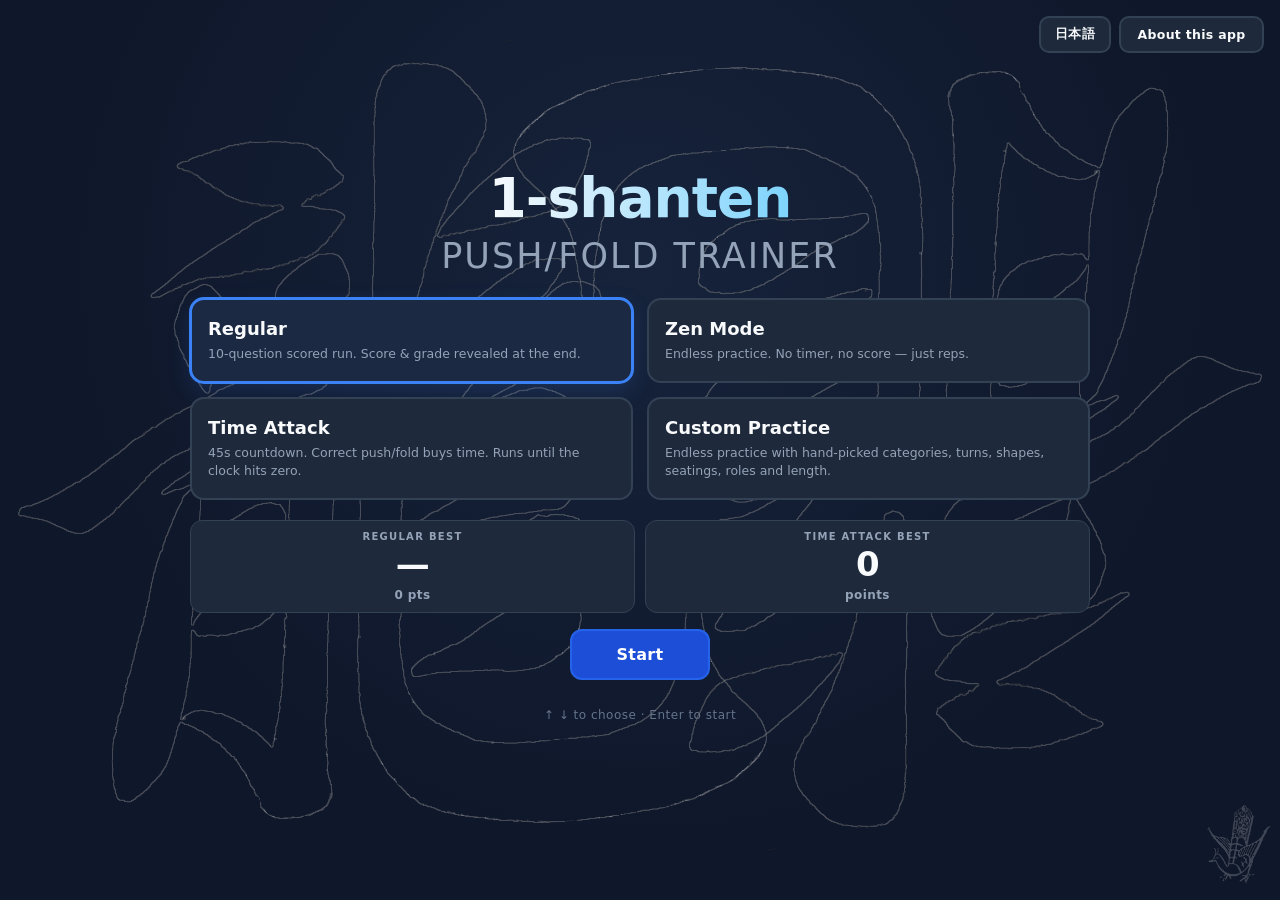
==== index.html @ 4f48f804 "restructured" ====
<!DOCTYPE html>
<html lang="en">
<head>
<meta charset="UTF-8">
<meta name="viewport" content="width=device-width, initial-scale=1">
<title>1-shanten Push/Fold Trainer</title>
<link rel="stylesheet" href="style.css">
</head>
<body>
<div id="app">

  <div id="home" class="screen active">
    <img src="long.png" alt="" class="cover-image">
    <img src="long.png" alt="" class="cover-image-flipped">
    <img src="birb2.png" alt="" class="corner-image">
    <div class="home-topbar">
      <button class="btn" id="langBtn">日本語</button>
      <button class="btn" id="aboutBtn" data-i18n="home.about" style="min-width:145px;">About</button>
    </div>
    <div class="home-content">
    <div class="home-inner">
      <h1 data-i18n="home.heading">1-shanten</h1>
      <p class="sub" data-i18n="home.sub">Push/Fold Trainer</p>
      <div class="modes">
        <button class="mode-card selected" data-mode="regular">
          <div class="mode-title" data-i18n="home.mode.regular.title">Regular</div>
          <div class="mode-desc" data-i18n="home.mode.regular.desc">10-question scored run. Score &amp; grade revealed at the end.</div>
        </button>
        <button class="mode-card" data-mode="zen">
          <div class="mode-title" data-i18n="home.mode.zen.title">Zen Mode</div>
          <div class="mode-desc" data-i18n="home.mode.zen.desc">Endless practice. No timer, no score — just reps.</div>
        </button>
        <button class="mode-card" data-mode="timeattack">
          <div class="mode-title" data-i18n="home.mode.timeattack.title">Time Attack</div>
          <div class="mode-desc" data-i18n="home.mode.timeattack.desc">45s countdown. Correct push/fold buys time. Runs until the clock hits zero.</div>
        </button>
        <button class="mode-card" data-mode="custom">
          <div class="mode-title" data-i18n="home.mode.custom.title">Custom Practice</div>
          <div class="mode-desc" data-i18n="home.mode.custom.desc">Endless practice with hand-picked categories, turns, shapes, seatings, roles and length.</div>
        </button>
      </div>
      <div class="high-scores">
        <div class="hs-item">
          <span data-i18n="home.hs.regular">Regular Best</span>
          <b id="hsRegularGrade" class="hs-rank">—</b>
          <div class="hs-sub" id="hsRegular">0 pts</div>
        </div>
        <div class="hs-item">
          <span data-i18n="home.hs.timeattack">Time Attack Best</span>
          <b id="hsTimeAttack" class="hs-rank">0</b>
          <div class="hs-sub" data-i18n="home.hs.points">points</div>
        </div>
      </div>
      <div class="home-actions">
        <button class="btn primary big" id="startBtn" data-i18n="home.start">Start</button>
      </div>
      <p class="hint" data-i18n="home.hint">↑ ↓ to choose &nbsp;·&nbsp; Enter to start</p>
      <!-- <p class="sub" style="position: relative;top: 10px;text-transform: lowercase;">by kakino_tea</p> -->
    </div>
    </div>
  </div>

  <div id="settings" class="screen">
    <div class="settings-card">
      <h1 data-i18n="settings.title">Custom Practice Setup</h1>
      <p class="desc" data-i18n="settings.desc">Choose exactly what appears in Custom Practice. At least one option per section must remain enabled.</p>

      <div class="settings-columns">
        <div class="settings-col">
          <div class="settings-section">
            <div class="settings-section-title" data-i18n="settings.cat.title">Tile Categories</div>
            <div class="settings-grid" id="catSettings">
              <label class="chk"><input type="checkbox" data-cat="Double musuji"><span data-i18n="settings.cat.doubleMusuji">Double Musuji</span></label>
              <label class="chk"><input type="checkbox" data-cat="Musuji 3/7"><span data-i18n="settings.cat.musuji37">Musuji 3/7</span></label>
              <label class="chk"><input type="checkbox" data-cat="Musuji 2/8"><span data-i18n="settings.cat.musuji28">Musuji 2/8</span></label>
              <label class="chk"><input type="checkbox" data-cat="Katamusuji 4/5/6"><span data-i18n="settings.cat.katamusuji">Katamusuji 4/5/6</span></label>
              <label class="chk"><input type="checkbox" data-cat="Musuji 1/9"><span data-i18n="settings.cat.musuji19">Musuji 1/9</span></label>
            </div>
            <p class="settings-note" id="settingsNote" data-i18n="settings.note.cat">Select categories to include.</p>
          </div>

          <div class="settings-section">
            <div class="settings-section-title" data-i18n="settings.turn.title">Turns</div>
            <div class="settings-grid settings-grid-3" id="turnSettings">
              <label class="chk"><input type="checkbox" data-turn="5"><span data-i18n="settings.turn.5">Turn 5</span></label>
              <label class="chk"><input type="checkbox" data-turn="9"><span data-i18n="settings.turn.9">Turn 9</span></label>
              <label class="chk"><input type="checkbox" data-turn="14"><span data-i18n="settings.turn.14">Turn 14</span></label>
            </div>
            <p class="settings-note" id="turnsNote" data-i18n="settings.note.turn">Select turns to include.</p>
          </div>

          <div class="settings-section">
            <div class="settings-section-title" data-i18n="settings.shape.title">Shapes</div>
            <div class="settings-grid settings-grid-3" id="shapeSettings">
              <label class="chk"><input type="checkbox" data-shape="Perfect"><span data-i18n="settings.shape.perfect">Perfect</span></label>
              <label class="chk"><input type="checkbox" data-shape="Good*2"><span data-i18n="settings.shape.good2">Good ×2</span></label>
              <label class="chk"><input type="checkbox" data-shape="Good+Ryankan"><span data-i18n="settings.shape.goodRyankan">Good + Ryankan</span></label>
              <label class="chk"><input type="checkbox" data-shape="Bad+Ryankan"><span data-i18n="settings.shape.badRyankan">Bad + Ryankan</span></label>
              <label class="chk"><input type="checkbox" data-shape="7 Pairs"><span data-i18n="settings.shape.pairs">7 Pairs</span></label>
            </div>
            <p class="settings-note" id="shapesNote" data-i18n="settings.note.shape">Select shapes to include.</p>
          </div>

          <div class="settings-section">
            <div class="settings-section-title" data-i18n="settings.hand.title">Hand State</div>
            <div class="settings-grid" id="handSettings">
              <label class="chk"><input type="checkbox" data-hand="menzen"><span data-i18n="settings.hand.menzen">Menzen (Closed)</span></label>
              <label class="chk"><input type="checkbox" data-hand="fuuro"><span data-i18n="settings.hand.fuuro">Fuuro (Open)</span></label>
            </div>
            <p class="settings-note" id="handsNote" data-i18n="settings.note.hand">Select hand states to include.</p>
          </div>
        </div>

        <div class="settings-col">
          <div class="settings-section">
            <div class="settings-section-title" data-i18n="settings.declarer.title">Riichi Caller Seat</div>
            <div class="settings-grid settings-grid-3" id="declarerSettings">
              <label class="chk"><input type="checkbox" data-declarer="kamicha"><span data-i18n="settings.declarer.kamicha">Kamicha</span></label>
              <label class="chk"><input type="checkbox" data-declarer="toimen"><span data-i18n="settings.declarer.toimen">Toimen</span></label>
              <label class="chk"><input type="checkbox" data-declarer="shimocha"><span data-i18n="settings.declarer.shimocha">Shimocha</span></label>
            </div>
            <p class="settings-note" id="declarersNote" data-i18n="settings.note.declarer">Select declarer seats to include.</p>
          </div>

          <div class="settings-section">
            <div class="settings-section-title" data-i18n="settings.playerrole.title">Your Role</div>
            <div class="settings-grid" id="playerRoleSettings">
              <label class="chk"><input type="checkbox" data-playerrole="Dealer"><span data-i18n="settings.role.dealer">Dealer</span></label>
              <label class="chk"><input type="checkbox" data-playerrole="Non-Dealer"><span data-i18n="settings.role.nondealer">Non-Dealer</span></label>
            </div>
            <p class="settings-note" id="playerRolesNote" data-i18n="settings.note.playerrole">Select your role to include.</p>
          </div>

          <div class="settings-section">
            <div class="settings-section-title" data-i18n="settings.opprole.title">Riichi Caller Role</div>
            <div class="settings-grid" id="oppRoleSettings">
              <label class="chk"><input type="checkbox" data-opprole="Dealer"><span data-i18n="settings.role.dealer">Dealer</span></label>
              <label class="chk"><input type="checkbox" data-opprole="Non-Dealer"><span data-i18n="settings.role.nondealer">Non-Dealer</span></label>
            </div>
            <p class="settings-note" id="oppRolesNote" data-i18n="settings.note.opprole">Select the declarer's role to include.</p>
          </div>

          <div class="settings-section">
            <div class="settings-section-title" data-i18n="settings.qcount.title">Question Count</div>
            <div class="settings-grid settings-grid-4" id="questionCountSettings">
              <label class="chk"><input type="checkbox" data-qcount="5"><span>5</span></label>
              <label class="chk"><input type="checkbox" data-qcount="10"><span>10</span></label>
              <label class="chk"><input type="checkbox" data-qcount="15"><span>15</span></label>
              <label class="chk"><input type="checkbox" data-qcount="20"><span>20</span></label>
            </div>
            <p class="settings-note" id="qcountNote" data-i18n="settings.note.qcount">Choose the length of the practice run.</p>
          </div>
        </div>
      </div>

      <div class="settings-actions">
        <button class="btn" id="customBack" data-i18n="settings.back">Back</button>
        <button class="btn primary" id="customStart" data-i18n="settings.start">Start Practice</button>
      </div>
    </div>
  </div>

  <div id="game" class="screen">
    <header id="gameHeader">
      <div class="hdr-left">
        <span class="logo" data-i18n="game.logo">1-shanten Push-Pull</span>
        <span class="pill" id="modePill">Regular</span>
      </div>
      <div class="hdr-right">
        <span class="timer-wrapper">
          <span class="pill time" id="timerPill">0s</span>
          <span class="sec-delta" id="secDelta"></span>
        </span>
        <span class="pill combo" id="comboPill">Combo 0</span>
        <span class="pill" id="qCounter">Q 1 / 10</span>
        <span class="pill score" id="scorePill">Score 0</span>
        <button class="btn" id="helpBtn" style="padding:6px 12px;font-size:14px;font-weight:800;">?</button>
        <button class="btn" id="dealInBtn" style="padding:6px 14px;font-size:12px;" data-i18n="game.dealin">Deal-in Rate Reference</button>
        <button class="btn" id="shapesBtn" style="padding:6px 14px;font-size:12px;" data-i18n="game.shapes">Shapes</button>
        <button class="btn" id="exitBtn" style="padding:6px 14px;font-size:12px;" data-i18n="game.exit">Exit</button>
      </div>
    </header>

    <div class="card" id="shapeTierCard">
      <h3 data-i18n="game.panel.shapeTiers">Shape Tiers</h3>
      <div class="panel-title" id="shapeTierTitle">Hidden</div>
      <div class="panel-table-wrap" id="shapeTierTableWrap"></div>
      <div class="direct-nav" id="shapeTierDirectNav"></div>
      <div class="panel-controls">
        <button class="btn" id="shapeTierPrev">◀</button>
        <button class="panel-indicator-btn" id="shapeTierIndicator" title="Auto-select matching table" type="button">Auto</button>
        <button class="btn" id="shapeTierNext">▶</button>
      </div>
    </div>

    <div id="tableWrap"><div id="board"></div></div>

    <div class="card" id="thresholdCard">
      <h3 data-i18n="game.panel.thresholds">Thresholds</h3>
      <div class="panel-title" id="thresholdTitle">Hidden</div>
      <div class="panel-table-wrap" id="thresholdTableWrap"></div>
      <div class="direct-nav" id="thresholdDirectNav"></div>
      <div class="panel-controls">
        <button class="btn" id="threshPrev">◀</button>
        <button class="panel-indicator-btn" id="threshIndicator" title="Auto-select matching table" type="button">Auto</button>
        <button class="btn" id="threshNext">▶</button>
      </div>
    </div>

    <aside id="sidebar">
      <div class="card">
        <h3 data-i18n="game.quiz.title">Quiz</h3>
        <div id="quizCard"></div>
      </div>
    </aside>

    <div id="bottomArea">
      <div id="scenario">
        <div class="scard"><div class="slabel" data-i18n="game.sc.shape">Shape &amp; Status</div><div class="svalue" id="scShape">—</div></div>
        <div class="scard"><div class="slabel" data-i18n="game.sc.yaku">Yaku &amp; Dora</div><div class="svalue hl" id="scYaku">—</div></div>
        <div class="scard"><div class="slabel" data-i18n="game.sc.role">Role</div><div class="svalue" id="scRole">—</div></div>
        <div class="scard"><div class="slabel" data-i18n="game.sc.declarer">Riichi Declarer</div><div class="svalue" id="scDecl">—</div></div>
      </div>
      <div class="card" id="discardCard">
        <h3 data-i18n="game.discard.title">Your Discard — Tile Category</h3>
        <div class="discard-cat" id="discardCat">Double Musuji</div>
        <div class="discard-desc" id="discardDesc">4, 5 or 6 — Double non-suji tile</div>
      </div>
    </div>
  </div>

  <div id="results" class="screen">
    <div class="results-card">
      <h1 id="resultsTitle">Run Complete</h1>
      <div class="grade" id="gradeLetter">A</div>
      <div class="results-grid" id="resultsGrid"></div>
      <div class="res-actions">
        <button class="btn primary big" id="playAgain" data-i18n="results.playAgain">Play Again</button>
        <button class="btn big" id="backToMenu" data-i18n="results.menu">Back to Menu</button>
      </div>
    </div>
  </div>

  <div id="dealInModal" class="modal-overlay">
    <div class="modal-content">
      <div class="modal-header">
        <h2 data-i18n="dealin.title">Deal-in Rate Reference</h2>
        <button class="modal-close" id="closeDealIn" aria-label="Close">×</button>
      </div>
      <p class="modal-desc" data-i18n="dealin.desc">Minimum passed sujis needed to reach each estimated deal-in rate range, by tile category.</p>
      <div id="dealInChartWrap"></div>
      <div class="deal-in-note">
        <strong data-i18n="dealin.modTitle">Common modifiers (not in table):</strong><br>
        <span data-i18n="dealin.modBody">Dora: +2% · Sotogawa: −5% · 1-chance: −3% · Anko/Anko-suji: +2%</span>
        <span class="warn" data-i18n="dealin.modWarn">These modifiers are not accounted for when determining the estimated deal-in rates.</span>
      </div>
    </div>
  </div>

  <div id="shapesModal" class="modal-overlay">
    <div class="modal-content">
      <div class="modal-header">
        <h2 data-i18n="shapes.title">Shape Reference</h2>
        <button class="modal-close" id="closeShapes" aria-label="Close">×</button>
      </div>
      <p class="modal-desc" data-i18n="shapes.desc">Overview of the 5 hand shape categories with example 13-tile hands.</p>
      <div id="shapesContentWrap" class="shape-list"></div>
    </div>
  </div>

  <div id="helpModal" class="modal-overlay">
    <div class="modal-content">
      <div class="modal-header">
        <h2 data-i18n="help.title">How to Play</h2>
        <button class="modal-close" id="closeHelp" aria-label="Close">×</button>
      </div>
      <div class="help-content" id="helpBody"></div>
    </div>
  </div>

  <div id="aboutModal" class="modal-overlay">
    <div class="modal-content">
      <div class="modal-header">
        <h2 data-i18n="about.title">About</h2>
        <button class="modal-close" id="closeAbout" aria-label="Close">×</button>
      </div>
      <div class="help-content">
        <h3 data-i18n="about.overviewTitle">Overview</h3>
        <p data-i18n="about.p1">A training tool for the push/fold decision in riichi mahjong. Every question shows a 1-shanten hand facing a riichi and walks you through the same three steps: count the passed sujis, estimate the deal-in rate, then compare it against your hand's threshold.</p>
        <h3 data-i18n="about.creditsTitle">Credits</h3>
        <p data-i18n="about.p2">Designed and built by kakino_tea. Single-page HTML/CSS/JS app with no backend and no tracking — high scores and custom-practice settings live in your browser's localStorage.</p>
        <h3 data-i18n="about.sourcesTitle">Sources</h3>
        <p data-i18n="about.p3">Threshold tables and deal-in rate estimates are adapted from commonly circulated 押し引き (push/fold) reference charts for riichi mahjong. Rates are training estimates and are not a substitute for table feel. Tile images are loaded from ./tiles/; if an image is missing, a text fallback is drawn instead.</p>
      </div>
    </div>
  </div>

</div>
<script src="script.js"></script>
</body>
</html>
---- style.css ----
:root{
  --bg:#0f172a;
  --panel:#1e293b;
  --panel2:#243038;
  --border:#334155;
  --text:#f8fafc;
  --muted:#94a3b8;
  --green:#22c55e;
  --red:#ef4444;
  --blue:#3b82f6;
  --amber:#f59e0b;
}
*{box-sizing:border-box;}
html,body{height:100%;margin:0;padding:0;}
body{
  background:var(--bg);
  color:var(--text);
  font-family:system-ui,-apple-system,'Segoe UI',Roboto,Helvetica,Arial,sans-serif;
  overflow:hidden;
  -webkit-font-smoothing:antialiased;
}
button{font-family:inherit;}
.screen{display:none;}
#home.active{display:flex;}
#settings.active{display:flex;}
#game.active{display:grid;}
#results.active{display:flex;}

#home,#settings{
  height:100vh;flex-direction:column;align-items:center;justify-content:center;
  gap:22px;padding:24px;background:radial-gradient(circle at 50% 30%,#16233b 0%,#0f172a 65%);
}
#home{position:relative;}
.home-topbar{
  position:absolute;top:16px;right:16px;display:flex;gap:8px;
}
.home-topbar .btn{padding:8px 14px;font-size:12.5px;}
#settings.active{
  align-items:center;
  justify-content:flex-start;
  overflow-y:auto;
  padding:30px 24px;
}
.home-inner{display:flex;flex-direction:column;align-items:center;gap:16px;max-width:900px;width:100%;}
#home h1{margin:0;font-size:55px;letter-spacing:-1px;font-weight:800;
  background:linear-gradient(90deg,#f8fafc,#7dd3fc);-webkit-background-clip:text;background-clip:text;color:transparent;}
.sub{margin:-10px 0 6px;color:var(--muted);font-size:35px;letter-spacing:2px;text-transform:uppercase;}
.modes{display:grid;grid-template-columns:1fr 1fr;gap:14px;width:100%;}
.mode-card{
  background:var(--panel);border:2px solid var(--border);border-radius:14px;
  padding:18px 16px;text-align:left;color:var(--text);cursor:pointer;
  transition:border-color .15s,transform .12s,background .15s;
}
.mode-card:hover{border-color:#475569;transform:translateY(-2px);}
.mode-card.selected{border-color:var(--blue);background:#1b2942;box-shadow:0 0 0 1px var(--blue),0 8px 22px rgba(59,130,246,.18);}
.mode-title{font-size:18px;font-weight:800;margin-bottom:6px;}
.mode-desc{font-size:12.5px;color:var(--muted);line-height:1.45;}
.hint{color:#64748b;font-size:12px;letter-spacing:.5px;}

.high-scores{
  display:grid;
  grid-template-columns:repeat(2, 1fr);
  gap:10px;
  width:100%;
  margin-top:4px;
}
.hs-item{
  background:var(--panel);
  border:1px solid var(--border);
  border-radius:12px;
  padding:10px 12px;
  text-align:center;
}
.hs-item span{
  display:block;
  font-size:10px;
  letter-spacing:1.3px;
  text-transform:uppercase;
  color:var(--muted);
  font-weight:800;
  margin-bottom:5px;
}
.hs-item b.hs-rank{
  display:block;
  font-size:34px;
  font-weight:900;
  color:#f8fafc;
  line-height:1.05;
  font-variant-numeric:tabular-nums;
  letter-spacing:-.5px;
}
.hs-sub{
  margin-top:5px;
  font-size:12px;
  font-weight:800;
  color:#94a3b8;
  font-variant-numeric:tabular-nums;
  letter-spacing:.4px;
}

.btn{
  border:2px solid var(--border);background:var(--panel);color:var(--text);
  border-radius:10px;padding:11px 18px;font-size:14px;font-weight:700;cursor:pointer;
  transition:all .14s;letter-spacing:.3px;
}
.btn:hover:not(:disabled){border-color:#64748b;background:var(--panel2);transform:translateY(-1px);}
.btn:disabled{opacity:.4;cursor:not-allowed;}
.btn.primary{border-color:#2563eb;background:#1d4ed8;color:#fff;}
.btn.primary:hover:not(:disabled){background:#2563eb;border-color:#3b82f6;box-shadow:0 0 18px rgba(37,99,235,.45);}
.btn.big{padding:14px 44px;font-size:16px;border-radius:12px;}
.home-actions{display:flex;gap:12px;align-items:center;}

.settings-card{
  background:var(--panel);border:1px solid var(--border);border-radius:16px;
  padding:24px 26px;max-width:1100px;width:100%;
  box-shadow:0 20px 50px rgba(0,0,0,.45);
  margin: auto 0;
  flex-shrink: 0;
}
.settings-card h1{margin:0 0 4px;font-size:24px;letter-spacing:-.4px;}
.settings-card p.desc{margin:0 0 20px;color:var(--muted);font-size:13px;line-height:1.5;}
.settings-columns{
  display:grid;
  grid-template-columns:1fr 1fr;
  gap:24px;
  margin-bottom:20px;
}
.settings-col{
  display:flex;
  flex-direction:column;
  gap:16px;
  min-width:0;
}
.settings-grid{display:grid;grid-template-columns:1fr 1fr;gap:10px;margin-bottom:8px;}
.settings-grid.settings-grid-3{grid-template-columns:1fr 1fr 1fr;}
.settings-grid.settings-grid-4{grid-template-columns:1fr 1fr 1fr 1fr;}
.settings-section{margin-bottom:0;}
.settings-section-title{
  font-size:11px;letter-spacing:1.6px;text-transform:uppercase;color:#7dd3fc;
  font-weight:800;margin-bottom:8px;
}
.settings-section .settings-note{margin:0;font-size:12px;}
.settings-actions{
  display:flex;
  gap:10px;
  margin-top:4px;
}
.settings-actions .btn{
  flex:1;
  padding:14px 18px;
  font-size:15px;
}
.chk{
  display:flex;align-items:center;gap:10px;
  background:var(--panel2);border:1px solid var(--border);border-radius:10px;
  padding:11px 13px;font-size:13.5px;font-weight:700;cursor:pointer;
  transition:.13s;user-select:none;
}
.chk:hover{border-color:#475569;background:#2f3f52;}
.chk input{
  appearance:none;-webkit-appearance:none;
  width:18px;height:18px;flex:0 0 auto;
  border:2px solid var(--border);border-radius:5px;background:#0b1220;
  position:relative;cursor:pointer;transition:.12s;
}
.chk input:checked{background:var(--blue);border-color:var(--blue);box-shadow:0 0 10px rgba(59,130,246,.4);}
.chk input:checked::after{
  content:'';position:absolute;left:4px;top:0px;
  width:6px;height:11px;border:solid #fff;border-width:0 2px 2px 0;
  transform:rotate(45deg);
}
.settings-note{color:var(--muted);font-size:12.5px;line-height:1.5;margin:0 0 18px;}
.settings-note.bad{color:#fca5a5;}

#game{
  height:100vh;
  grid-template-columns:310px minmax(0, 560px) 280px 340px;
  grid-template-rows:auto minmax(0, 1fr) auto;
  gap:12px;padding:12px;
  justify-content:center;
}
#gameHeader{grid-area:1/1/2/5;display:flex;align-items:center;justify-content:space-between;
  background:var(--panel);border:1px solid var(--border);border-radius:12px;padding:10px 16px;}
.hdr-left,.hdr-right{display:flex;align-items:center;gap:10px;}
.logo{font-weight:800;letter-spacing:-.3px;font-size:16px;}
.pill{background:var(--panel2);border:1px solid var(--border);border-radius:999px;
  padding:5px 12px;font-size:12px;font-weight:700;color:var(--muted);letter-spacing:.4px;}
.pill.score{color:#7dd3fc;border-color:#1e40af;background:#172554;}
.pill.time{color:#fbbf24;border-color:#78350f;background:#1f1503;font-variant-numeric:tabular-nums;}
.pill.combo{
  color:#94a3b8;border-color:var(--border);background:var(--panel2);
  transition:all .2s;
}
.pill.combo.active{
  color:#fef08a;
  border-color:#eab308;
  background:#451a03;
}

.timer-wrapper{position:relative;display:inline-block;}
.sec-delta{
  position:absolute;
  left:calc(100% + 6px);
  top:50%;
  transform:translateY(-50%);
  background:rgba(34,197,94,.95);
  color:#fff;
  font-weight:800;
  font-size:13px;
  padding:4px 10px;
  border-radius:8px;
  pointer-events:none;
  opacity:0;
  white-space:nowrap;
  box-shadow:0 2px 8px rgba(0,0,0,.35);
  z-index:100;
}
.sec-delta.negative{background:rgba(239,68,68,.95);}
.sec-delta.anim{animation:secFloat 1.2s ease-out forwards;}
@keyframes secFloat{
  0%{opacity:0;transform:translateY(-50%) translateY(0);}
  15%{opacity:1;transform:translateY(-50%) translateY(-4px);}
  70%{opacity:1;transform:translateY(-50%) translateY(-10px);}
  100%{opacity:0;transform:translateY(-50%) translateY(-18px);}
}

#tableWrap{grid-area:2/2/3/3;position:relative;overflow:hidden;
  background:#131f24;border:1px solid var(--border);border-radius:14px;
  box-shadow:inset 0 0 80px rgba(0,0,0,.5);}
#board{position:absolute;left:0;top:0;width:1120px;height:920px;transform-origin:0 0;}

.pond{position:absolute;display:flex;flex-wrap:wrap;gap:2px;align-content:flex-start;justify-content:flex-start;}
.tile{position:relative;width:70px;height:100px;flex:0 0 auto;opacity:0;transition:opacity .18s ease;}
.tile.shown{opacity:1;}
.tile>img,.tile>.tile-fallback{
  position:absolute;left:0;top:0;width:70px;height:100px;
  filter:drop-shadow(0 4px 6px rgba(0,0,0,.4));
  display:block;
}
.tile>img{object-fit:contain;}
.tile.rotated>img,.tile.rotated>.tile-fallback{transform:rotate(90deg) translateY(-15px);}
.tile-fallback{
  background:#f1f5f9;border-radius:6px;border:1px solid #cbd5e1;
  display:flex;flex-direction:column;align-items:center;justify-content:center;
  color:#0f172a;overflow:hidden;
}
.tf-num{font-size:30px;font-weight:800;line-height:1;}
.tf-suit{font-size:19px;font-weight:700;line-height:1.15;}
.tf-suit.s-m{color:#b91c1c;}
.tf-suit.s-p{color:#1d4ed8;}
.tf-suit.s-s{color:#15803d;}
.tf-honor{font-size:32px;font-weight:800;color:#0f172a;}
.tile-fallback.honor{background:#fffdf5;}

@keyframes riichiDrop{
  0%{opacity:0;transform:translateY(-32px) scale(.85);}
  60%{opacity:1;transform:translateY(6px) scale(1.05);}
  100%{opacity:1;transform:none;}
}
.tile.riichi-drop{animation:riichiDrop .45s cubic-bezier(.2,.8,.3,1) forwards;opacity:1;}

.riichi-stick{
  position:absolute;background:#f8fafc;border-radius:5px;
  box-shadow:0 4px 10px rgba(0,0,0,.6);
  opacity:0;animation:fadeIn .45s .1s forwards;
}
.riichi-stick::after{
  content:'';position:absolute;left:50%;top:50%;width:9px;height:9px;
  margin:-4.5px 0 0 -4.5px;border-radius:50%;background:#dc2626;
}
@keyframes fadeIn{to{opacity:1;}}

.seat-label{
  position:absolute;font-size:23px;font-weight:800;letter-spacing:1.4px;
  color:#94a3b8;text-transform:uppercase;white-space:nowrap;
}
.seat-label .wind{color:#38bdf8;font-size:26px;letter-spacing:0;margin-right:6px;vertical-align:-1px;}
.center-panel{
  position:absolute;left:50%;top:50%;transform:translate(-50%,-50%);
  background:var(--panel);border:1px solid var(--border);border-radius:16px;
  padding:16px 26px;text-align:center;min-width:190px;
  box-shadow:0 10px 30px rgba(0,0,0,.5);
}
.center-panel .cp-round{font-size:26px;letter-spacing:1.6px;color:#7dd3fc;font-weight:800;text-transform:uppercase;margin-bottom:2px;}
.center-panel .cp-turn{font-size:20px;letter-spacing:2px;color:var(--muted);font-weight:800;text-transform:uppercase;}
.center-panel .cp-num{font-size:56px;font-weight:900;line-height:1;margin:4px 0 2px;}

#sidebar{grid-area:2/4/4/5;display:flex;flex-direction:column;gap:12px;overflow-y:auto;padding-right:2px;}
#sidebar::-webkit-scrollbar{width:8px;}
#sidebar::-webkit-scrollbar-thumb{background:#334155;border-radius:4px;}
.card{background:var(--panel);border:1px solid var(--border);border-radius:12px;padding:14px;}
.card h3{margin:0 0 10px;font-size:12px;letter-spacing:1.6px;text-transform:uppercase;color:var(--muted);font-weight:800;}

.discard-cat{
  font-size:22px;font-weight:900;letter-spacing:-.5px;color:#f8fafc;line-height:1.15;
}
.discard-desc{font-size:12.5px;color:var(--muted);margin-top:6px;line-height:1.5;}

#quizCard{display:flex;flex-direction:column;gap:14px;}
.qstep{border-top:1px dashed #334155;padding-top:12px;}
.qstep:first-child{border-top:none;padding-top:0;}
.qhead{display:flex;align-items:center;gap:8px;font-size:12px;font-weight:800;
  letter-spacing:1.3px;text-transform:uppercase;color:#7dd3fc;margin-bottom:8px;}
.stepnum{display:inline-flex;align-items:center;justify-content:center;width:20px;height:20px;
  border-radius:50%;background:#1e40af;color:#fff;font-size:11px;}
.qtext{font-size:13.5px;line-height:1.5;color:#cbd5e1;margin-bottom:12px;}
.qtext b{color:#f8fafc;}

.sujigrid{
  display:grid;
  grid-template-columns:repeat(7,1fr);
  gap:6px;
  margin-bottom:10px;
}
.sujibtn{
  padding:10px 0;
  background:var(--panel2);
  border:2px solid var(--border);
  border-radius:8px;
  color:var(--text);
  font-size:15px;
  font-weight:800;
  cursor:pointer;
  transition:.12s;
  font-variant-numeric:tabular-nums;
}
.sujibtn:hover:not(:disabled){border-color:#64748b;background:#2f3f52;transform:translateY(-1px);}
.sujibtn:disabled{cursor:default;opacity:.7;}
.sujibtn.correct{border-color:var(--green)!important;background:rgba(34,197,94,.18)!important;color:#86efac!important;box-shadow:0 0 16px rgba(34,197,94,.3);}
.sujibtn.wrong{border-color:var(--red)!important;background:rgba(239,68,68,.16)!important;color:#fca5a5!important;}
.sujibtn.kbd-focus{box-shadow:0 0 0 3px rgba(59,130,246,.45);border-color:var(--blue);}

.optrow{display:flex;flex-wrap:wrap;gap:8px;}
.optrow.rate-grid{display:grid;grid-template-columns:1fr 1fr;gap:8px;}
.rate-grid .opt{min-width:0;padding:11px 6px;font-size:13px;white-space:nowrap;}
.opt{
  flex:1 1 auto;min-width:74px;padding:11px 10px;background:var(--panel2);
  border:2px solid var(--border);border-radius:10px;color:var(--text);
  font-size:14px;font-weight:800;cursor:pointer;transition:.13s;letter-spacing:.3px;
}
.opt:hover:not(:disabled){border-color:#64748b;background:#2f3f52;transform:translateY(-1px);}
.opt:disabled{cursor:default;opacity:.75;}
.opt.correct{border-color:var(--green)!important;background:rgba(34,197,94,.18)!important;color:#86efac!important;box-shadow:0 0 16px rgba(34,197,94,.3);}
.opt.wrong{border-color:var(--red)!important;background:rgba(239,68,68,.16)!important;color:#fca5a5!important;}
.opt.borderline-yellow{
  border-color:#fde047!important;background:rgba(253,224,71,0.20)!important;
  color:#fef08a!important;box-shadow:0 0 18px rgba(253,224,71,0.35);opacity:1!important;
}
.opt.borderline-green{
  border-color:#4ade80!important;background:rgba(74,222,128,0.18)!important;
  color:#bbf7d0!important;box-shadow:0 0 18px rgba(74,222,128,0.28);opacity:1!important;
}
.opt.kbd-focus{box-shadow:0 0 0 3px rgba(59,130,246,.45);border-color:var(--blue);}

.fb{margin-top:10px;font-size:12.5px;line-height:1.5;border-radius:9px;padding:9px 11px;display:none;}
.fb.show{display:block;}
.fb.ok{background:rgba(34,197,94,.12);border:1px solid #166534;color:#86efac;}
.fb.part{background:rgba(245,158,11,.12);border:1px solid #78350f;color:#fcd34d;}
.fb.bad{background:rgba(239,68,68,.1);border:1px solid #7f1d1d;color:#fca5a5;}
.fb.borderline{background:rgba(253,224,71,0.14);border:1px solid #ca8a04;color:#fde047;}
.fb b{color:#fff;}
.fb.borderline b{color:#fef9c3;}

.locked{display:none!important;}

#shapeTierCard{grid-area:2/1/3/2;display:flex;flex-direction:column;}
#thresholdCard{grid-area:2/3/3/4;display:flex;flex-direction:column;}
.panel-title{font-size:11.5px;font-weight:800;margin-bottom:6px;color:#7dd3fc;letter-spacing:.3px;}
.panel-table-wrap{flex:1 1 auto;overflow-y:auto;min-height:0;}
.panel-table-wrap::-webkit-scrollbar{width:6px;}
.panel-table-wrap::-webkit-scrollbar-thumb{background:#334155;border-radius:3px;}
.panel-controls{display:flex;justify-content:space-between;align-items:center;margin-top:10px;gap:6px;flex-shrink:0;}
.panel-controls .btn{padding:12px 25px;font-size:14px;border-radius:9px;flex-shrink:0;}
.panel-indicator-btn{
  background:var(--panel2);border:2px solid var(--border);color:var(--text);
  font-size:13px;font-weight:800;padding:6px 12px;border-radius:8px;cursor:pointer;
  transition:.12s;font-variant-numeric:tabular-nums;font-family:inherit;letter-spacing:.3px;
  flex:1;text-align:center;height:46px;
}
.panel-indicator-btn:hover{border-color:#64748b;background:#2f3f52;}
.panel-indicator-btn.auto-active{border-color:#22c55e;background:rgba(34,197,94,.15);color:#86efac;}
.thresh-table{width:100%;border-collapse:collapse;font-size:10px;text-align:center;}
.thresh-table th{background:var(--panel2);color:var(--muted);font-weight:800;padding:3px 1px;border:1px solid var(--border);line-height:1.1;}
.thresh-table td{padding:2px 1px;border:1px solid var(--border);font-weight:800;font-variant-numeric:tabular-nums;color:#e2e8f0;}
.thresh-table td:first-child{background:var(--panel2);color:var(--muted);}

.direct-nav{
  display:grid;grid-template-columns:1fr 1fr 1fr;grid-auto-rows:44px;gap:4px;
  margin-top:8px;flex-shrink:0;
}
.direct-nav .btn{
  padding:3px 4px;font-size:12px;line-height:1.15;height:45px;min-height:45px;
  border-radius:7px;letter-spacing:0;white-space:normal;overflow:hidden;
  display:flex;align-items:center;justify-content:center;text-align:center;
}
.direct-nav .btn:hover:not(:disabled){transform:none;}
.direct-nav .btn.active{border-color:var(--blue);background:rgba(59,130,246,.15);color:#93c5fd;}

#bottomArea{grid-area:3/1/4/4;display:grid;grid-template-columns:minmax(0,1fr) 224px;gap:10px;min-height:0;}
#scenario{display:grid;grid-template-columns:1fr 1fr;grid-template-rows:1fr 1fr;gap:10px;min-height:0;}
.scard{background:var(--panel);border:1px solid var(--border);border-radius:12px;padding:10px 13px;min-width:0;
  display:flex;flex-direction:column;justify-content:center;}
.slabel{font-size:10px;letter-spacing:1.5px;text-transform:uppercase;color:#64748b;font-weight:800;margin-bottom:5px;}
.svalue{font-size:14px;font-weight:800;line-height:1.25;color:#e2e8f0;}
.svalue.hl{color:#fbbf24;}
.svalue.open-hand{color:#7dd3fc;}
.svalue.closed-hand{color:#86efac;}
#discardCard{display:flex;flex-direction:column;justify-content:center;}

#results{height:100vh;flex-direction:column;align-items:center;justify-content:center;gap:20px;padding:24px;
  background:radial-gradient(circle at 50% 25%,#16233b 0%,#0f172a 65%);}
.results-card{background:var(--panel);border:1px solid var(--border);border-radius:20px;
  padding:34px 40px;max-width:680px;width:100%;text-align:center;
  box-shadow:0 24px 60px rgba(0,0,0,.55);}
.results-card h1{margin:0 0 4px;font-size:26px;letter-spacing:-.5px;}
.grade{font-size:82px;font-weight:900;line-height:1;margin:12px 0 4px;color:#f8fafc;}
.grade.g-S\+{
  background:linear-gradient(180deg,#fde047,#eab308);-webkit-background-clip:text;
  background-clip:text;color:transparent;filter:drop-shadow(0 0 20px rgba(234,179,8,.45));
}
.grade.g-score{
  font-size:64px;
  letter-spacing:-2px;
  font-variant-numeric:tabular-nums;
  background:linear-gradient(180deg,#fef9c3,#f59e0b);
  -webkit-background-clip:text;
  background-clip:text;
  color:transparent;
  filter:drop-shadow(0 0 24px rgba(245,158,11,.5));
}
.results-grid{display:grid;grid-template-columns:1fr 1fr;gap:10px;margin:22px 0 26px;}
.results-grid>div{background:var(--panel2);border:1px solid var(--border);border-radius:12px;padding:14px;}
.results-grid span{display:block;font-size:11px;letter-spacing:1.4px;text-transform:uppercase;color:#64748b;font-weight:800;margin-bottom:6px;}
.results-grid b{font-size:20px;font-weight:900;color:#f8fafc;font-variant-numeric:tabular-nums;}
.res-actions{display:flex;flex-direction:column;gap:10px;}

.modal-overlay{display:none;position:fixed;inset:0;background:rgba(0,0,0,.62);z-index:9999;
  align-items:center;justify-content:center;padding:24px;backdrop-filter:blur(2px);}
.modal-overlay.active{display:flex;}
.modal-content{background:var(--panel);border:1px solid var(--border);border-radius:16px;
  padding:22px 26px;max-width:760px;width:100%;max-height:85vh;overflow-y:auto;
  box-shadow:0 24px 60px rgba(0,0,0,.55);}
.modal-header{display:flex;align-items:center;justify-content:space-between;margin-bottom:4px;}
.modal-header h2{margin:0;font-size:20px;letter-spacing:-.3px;}
.modal-close{background:transparent;border:none;color:var(--muted);font-size:26px;cursor:pointer;line-height:1;
  padding:0;width:30px;height:30px;border-radius:6px;transition:.12s;}
.modal-close:hover{background:var(--panel2);color:var(--text);}
.modal-desc{color:var(--muted);font-size:12.5px;margin:0 0 16px;line-height:1.5;}
.deal-in-chart{width:100%;border-collapse:collapse;font-size:13px;margin-bottom:16px;}
.deal-in-chart th{background:var(--panel2);color:var(--muted);font-weight:800;padding:8px 6px;
  border:1px solid var(--border);font-size:11px;letter-spacing:.5px;text-transform:uppercase;line-height:1.2;}
.deal-in-chart td{padding:8px 6px;border:1px solid var(--border);text-align:center;
  font-weight:800;font-variant-numeric:tabular-nums;color:#e2e8f0;}
.deal-in-chart td:first-child{color:#7dd3fc;white-space:nowrap;}
.deal-in-chart tr:hover td{background:rgba(59,130,246,.08);}
.deal-in-note{background:var(--panel2);border:1px solid var(--border);border-radius:10px;
  padding:12px 14px;font-size:12.5px;line-height:1.7;color:#cbd5e1;}
.deal-in-note strong{color:#f8fafc;}
.deal-in-note .warn{opacity:.72;font-size:11.5px;display:block;margin-top:6px;}

.shape-list{display:flex;flex-direction:column;}
.shape-item{padding:14px 0;border-bottom:1px solid var(--border);}
.shape-item:first-child{padding-top:4px;}
.shape-item:last-child{border-bottom:none;padding-bottom:0;}
.shape-item h3{margin:0 0 6px;font-size:16px;font-weight:800;color:#f8fafc;letter-spacing:-.2px;}
.shape-meta{display:flex;flex-wrap:wrap;gap:18px;font-size:12px;color:var(--muted);margin-bottom:10px;}
.shape-meta strong{color:#7dd3fc;font-weight:800;}
.shape-tiles{display:flex;gap:3px;flex-wrap:wrap;align-items:flex-start;}
.shape-tile{position:relative;width:44px;height:62px;flex:0 0 auto;filter:drop-shadow(0 2px 3px rgba(0,0,0,.4));}
.shape-tile img{width:100%;height:100%;object-fit:contain;display:block;}
.shape-tile-fb{width:100%;height:100%;background:#f1f5f9;border-radius:4px;border:1px solid #cbd5e1;
  display:flex;flex-direction:column;align-items:center;justify-content:center;color:#0f172a;overflow:hidden;}
.shape-tile-fb.honor{background:#fffdf5;}
.stf-num{font-size:20px;font-weight:800;line-height:1;}
.stf-num.stf-red{color:#dc2626;}
.stf-suit{font-size:12px;font-weight:700;line-height:1.1;}
.stf-suit.s-m{color:#b91c1c;}
.stf-suit.s-p{color:#1d4ed8;}
.stf-suit.s-s{color:#15803d;}
.stf-honor{font-size:22px;font-weight:800;color:#0f172a;}

.help-content{font-size:13px;line-height:1.65;color:#cbd5e1;}
.help-content h3{color:#7dd3fc;font-size:13px;margin:16px 0 6px;font-weight:800;
  text-transform:uppercase;letter-spacing:1px;}
.help-content h3:first-child{margin-top:4px;}
.help-content p{margin:0 0 8px;}
.help-content ul{margin:0 0 10px;padding-left:20px;}
.help-content li{margin-bottom:4px;}
.help-content b{color:#f8fafc;}
.help-content code{background:#0b1220;border:1px solid #334155;padding:1px 5px;
  border-radius:4px;font-size:12px;color:#fbbf24;}
  .corner-image{position: absolute;bottom: 10px;right: 0;pointer-events: none;opacity: 0.2;max-height:10%;}
  .corner-image2{position: absolute;top: 0px;left: 0px;pointer-events: none;opacity: 0.2;max-height:20%;transform: rotate(-5deg);}
  .cover-image{position: absolute;bottom: 50px;left: 0px;pointer-events: none;opacity: 0.4;max-height:90%}
  .cover-image-flipped{position: absolute;bottom: 50px;right: 0px;pointer-events: none;opacity: 0.4;max-height:90%;transform: rotate(180deg);}
  .home-content {
    position: relative; /* Skapar ett eget lager */
    z-index: 1;         /* Tvingar hela innehållet (inklusive knappar) att ligga ovanpå bilden */
  }
  
  #home {
    position: relative; /* Nödvändigt för att absolute-positionering ska utgå från detta element */
  }
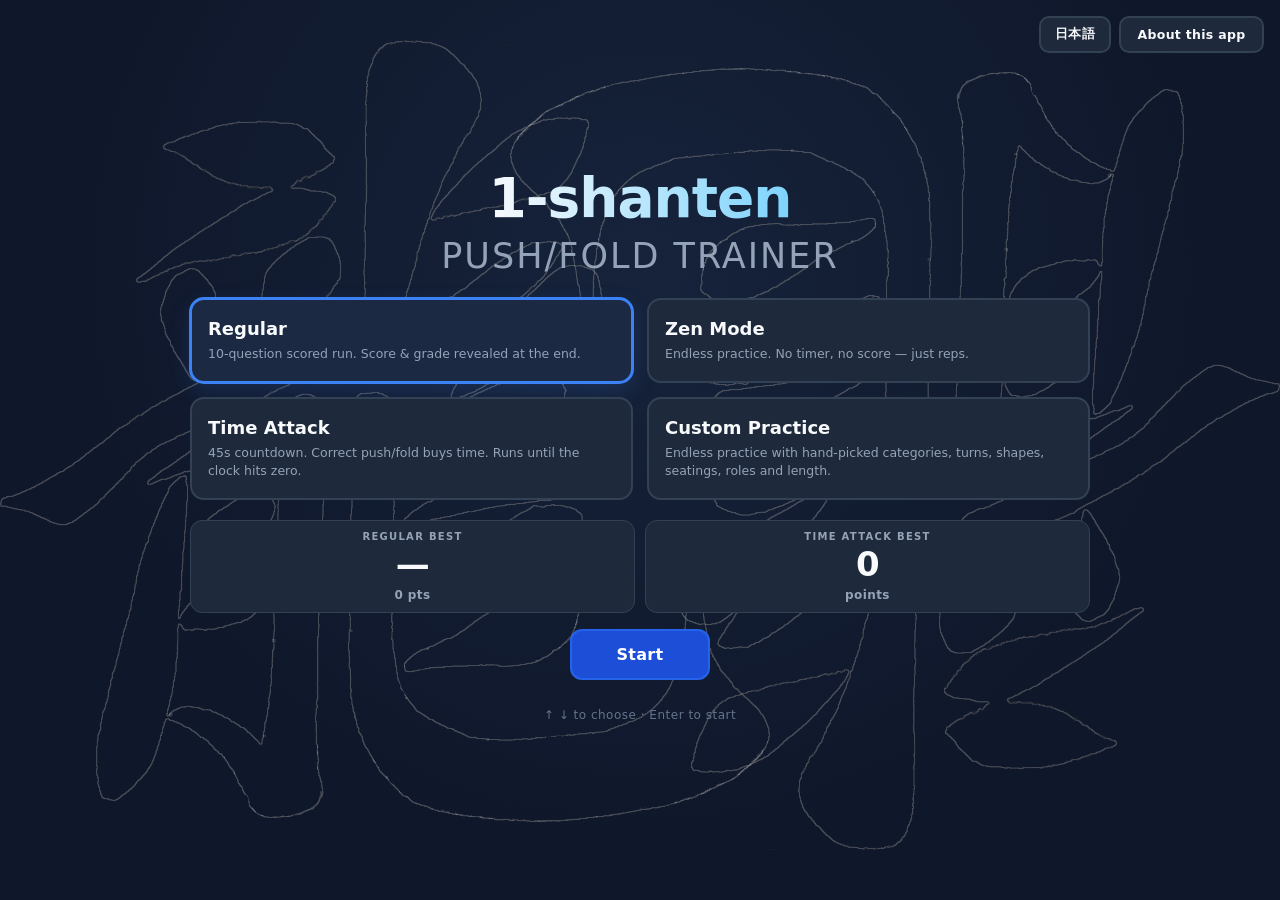
==== commit 63976fcb: "Updated translation" ====
--- a/index.html
+++ b/index.html
@@ -12,7 +12,6 @@
   <div id="home" class="screen active">
     <img src="long.png" alt="" class="cover-image">
     <img src="long.png" alt="" class="cover-image-flipped">
-    <img src="birb2.png" alt="" class="corner-image">
     <div class="home-topbar">
       <button class="btn" id="langBtn">日本語</button>
       <button class="btn" id="aboutBtn" data-i18n="home.about" style="min-width:145px;">About</button>
@@ -286,11 +285,11 @@
       </div>
       <div class="help-content">
         <h3 data-i18n="about.overviewTitle">Overview</h3>
-        <p data-i18n="about.p1">A training tool for the push/fold decision in riichi mahjong. Every question shows a 1-shanten hand facing a riichi and walks you through the same three steps: count the passed sujis, estimate the deal-in rate, then compare it against your hand's threshold.</p>
+        <p data-i18n="about.p1">A training tool for the push/fold decision in riichi mahjong. Every question shows a 1-shanten hand facing a riichi and walks you through the same three steps: count the passed sujis, estimate the deal-in rate, then compare it against your hand's deal-in threshold values.</p>
         <h3 data-i18n="about.creditsTitle">Credits</h3>
-        <p data-i18n="about.p2">Designed and built by kakino_tea. Single-page HTML/CSS/JS app with no backend and no tracking — high scores and custom-practice settings live in your browser's localStorage.</p>
+        <p data-i18n="about.p2">Designed and built by kakino_tea. </p>
         <h3 data-i18n="about.sourcesTitle">Sources</h3>
-        <p data-i18n="about.p3">Threshold tables and deal-in rate estimates are adapted from commonly circulated 押し引き (push/fold) reference charts for riichi mahjong. Rates are training estimates and are not a substitute for table feel. Tile images are loaded from ./tiles/; if an image is missing, a text fallback is drawn instead.</p>
+        <p data-i18n="about.p3">Shape tiers and Deal-in Threshold tables are adapted from Unimaru(うに丸)'s book covering this topic. Deal-in rate estimates are adapted from Statistical Mahjong Strategy by Miinin. The deal-in rates are rough training estimates and are not exact as they fall into a bucket of 5% so there is bound to be inaccurate especially if you factor in other factors in there too or apply it to a specific concrete discard pond. </p>
       </div>
     </div>
   </div>
--- a/style.css
+++ b/style.css
@@ -274,7 +274,7 @@
   position:absolute;font-size:23px;font-weight:800;letter-spacing:1.4px;
   color:#94a3b8;text-transform:uppercase;white-space:nowrap;
 }
-.seat-label .wind{color:#38bdf8;font-size:26px;letter-spacing:0;margin-right:6px;vertical-align:-1px;}
+.seat-label .wind{color:#38bdf8;font-size:42px;letter-spacing:0;margin-right:6px;vertical-align:-1px;}
 .center-panel{
   position:absolute;left:50%;top:50%;transform:translate(-50%,-50%);
   background:var(--panel);border:1px solid var(--border);border-radius:16px;
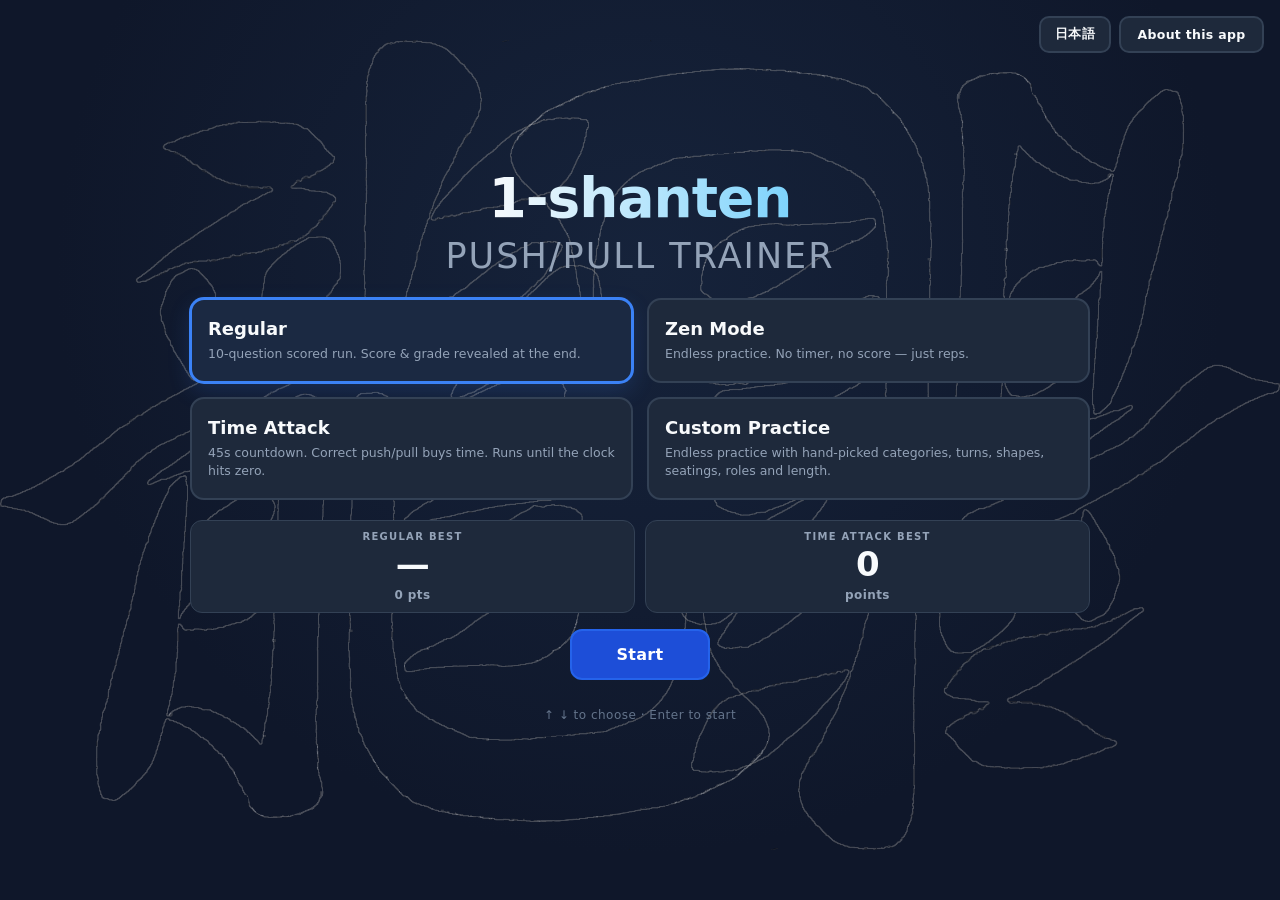
==== commit 1f70669c: "Changed pond generation weights. Added ryanmen+kanchan hand shape type" ====
--- a/index.html
+++ b/index.html
@@ -54,7 +54,6 @@
         <button class="btn primary big" id="startBtn" data-i18n="home.start">Start</button>
       </div>
       <p class="hint" data-i18n="home.hint">↑ ↓ to choose &nbsp;·&nbsp; Enter to start</p>
-      <!-- <p class="sub" style="position: relative;top: 10px;text-transform: lowercase;">by kakino_tea</p> -->
     </div>
     </div>
   </div>
@@ -88,16 +87,13 @@
             <p class="settings-note" id="turnsNote" data-i18n="settings.note.turn">Select turns to include.</p>
           </div>
 
-          <div class="settings-section">
-            <div class="settings-section-title" data-i18n="settings.shape.title">Shapes</div>
-            <div class="settings-grid settings-grid-3" id="shapeSettings">
-              <label class="chk"><input type="checkbox" data-shape="Perfect"><span data-i18n="settings.shape.perfect">Perfect</span></label>
-              <label class="chk"><input type="checkbox" data-shape="Good*2"><span data-i18n="settings.shape.good2">Good ×2</span></label>
-              <label class="chk"><input type="checkbox" data-shape="Good+Ryankan"><span data-i18n="settings.shape.goodRyankan">Good + Ryankan</span></label>
-              <label class="chk"><input type="checkbox" data-shape="Bad+Ryankan"><span data-i18n="settings.shape.badRyankan">Bad + Ryankan</span></label>
-              <label class="chk"><input type="checkbox" data-shape="7 Pairs"><span data-i18n="settings.shape.pairs">7 Pairs</span></label>
-            </div>
-            <p class="settings-note" id="shapesNote" data-i18n="settings.note.shape">Select shapes to include.</p>
+          <div class="settings-grid settings-grid-3" id="shapeSettings">
+            <label class="chk"><input type="checkbox" data-shape="Perfect"><span data-i18n="settings.shape.perfect">[A] Perfect</span></label>
+            <label class="chk"><input type="checkbox" data-shape="Good*2"><span data-i18n="settings.shape.good2">[B] Ryanmen ×2</span></label>
+            <label class="chk"><input type="checkbox" data-shape="Good+Ryankan"><span data-i18n="settings.shape.goodRyankan">[C] Ryanmen + Ryankan</span></label>
+            <label class="chk"><input type="checkbox" data-shape="Good+Kanchan"><span data-i18n="settings.shape.goodKanchan">[D] Ryanmen + Kanchan</span></label>
+            <label class="chk"><input type="checkbox" data-shape="Bad+Ryankan"><span data-i18n="settings.shape.badRyankan">[E] Kanchan + Ryankan</span></label>
+            <label class="chk"><input type="checkbox" data-shape="7 Pairs"><span data-i18n="settings.shape.pairs">[F] 7 Pairs</span></label>
           </div>
 
           <div class="settings-section">
@@ -287,7 +283,7 @@
         <h3 data-i18n="about.overviewTitle">Overview</h3>
         <p data-i18n="about.p1">A training tool for the push/fold decision in riichi mahjong. Every question shows a 1-shanten hand facing a riichi and walks you through the same three steps: count the passed sujis, estimate the deal-in rate, then compare it against your hand's deal-in threshold values.</p>
         <h3 data-i18n="about.creditsTitle">Credits</h3>
-        <p data-i18n="about.p2">Designed and built by kakino_tea. </p>
+        <p data-i18n="about.p2">Designed and built by kakino_tea. X: @mican8saku</p>
         <h3 data-i18n="about.sourcesTitle">Sources</h3>
         <p data-i18n="about.p3">Shape tiers and Deal-in Threshold tables are adapted from Unimaru(うに丸)'s book covering this topic. Deal-in rate estimates are adapted from Statistical Mahjong Strategy by Miinin. The deal-in rates are rough training estimates and are not exact as they fall into a bucket of 5% so there is bound to be inaccurate especially if you factor in other factors in there too or apply it to a specific concrete discard pond. </p>
       </div>
